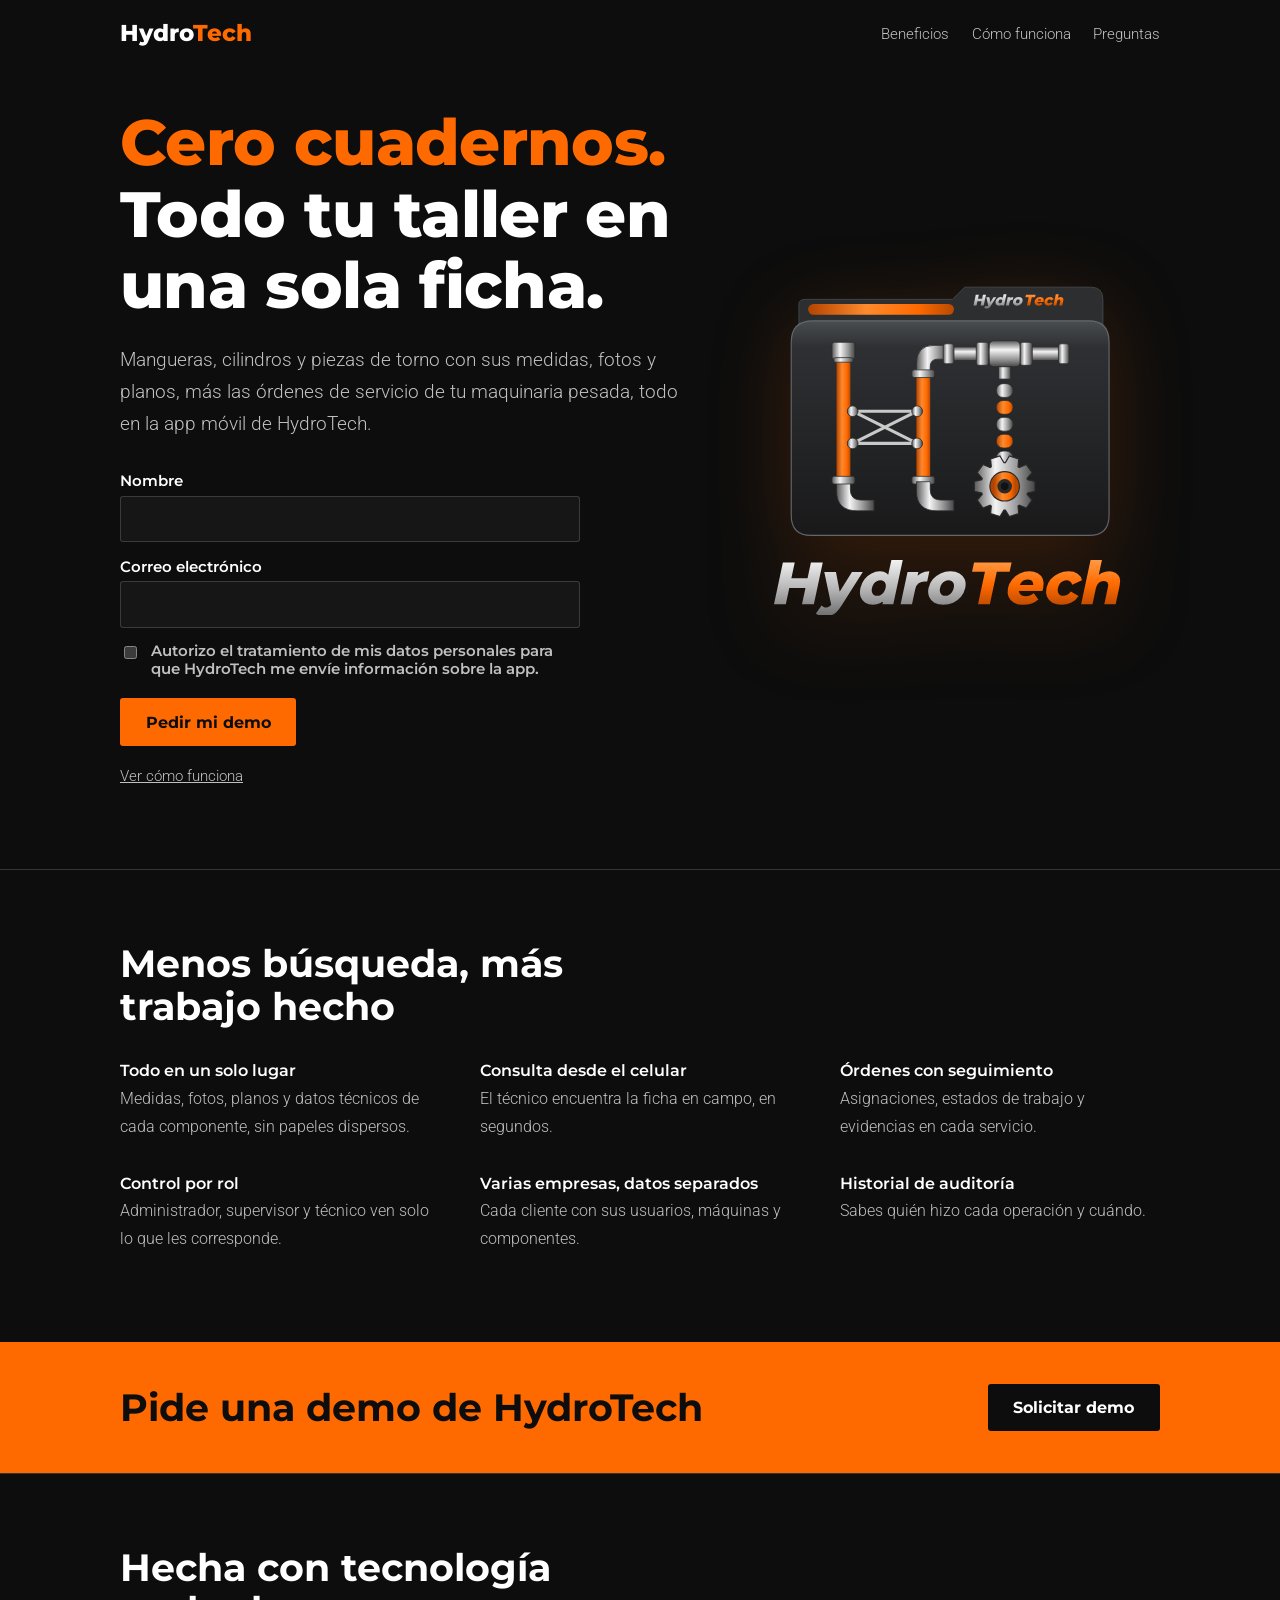
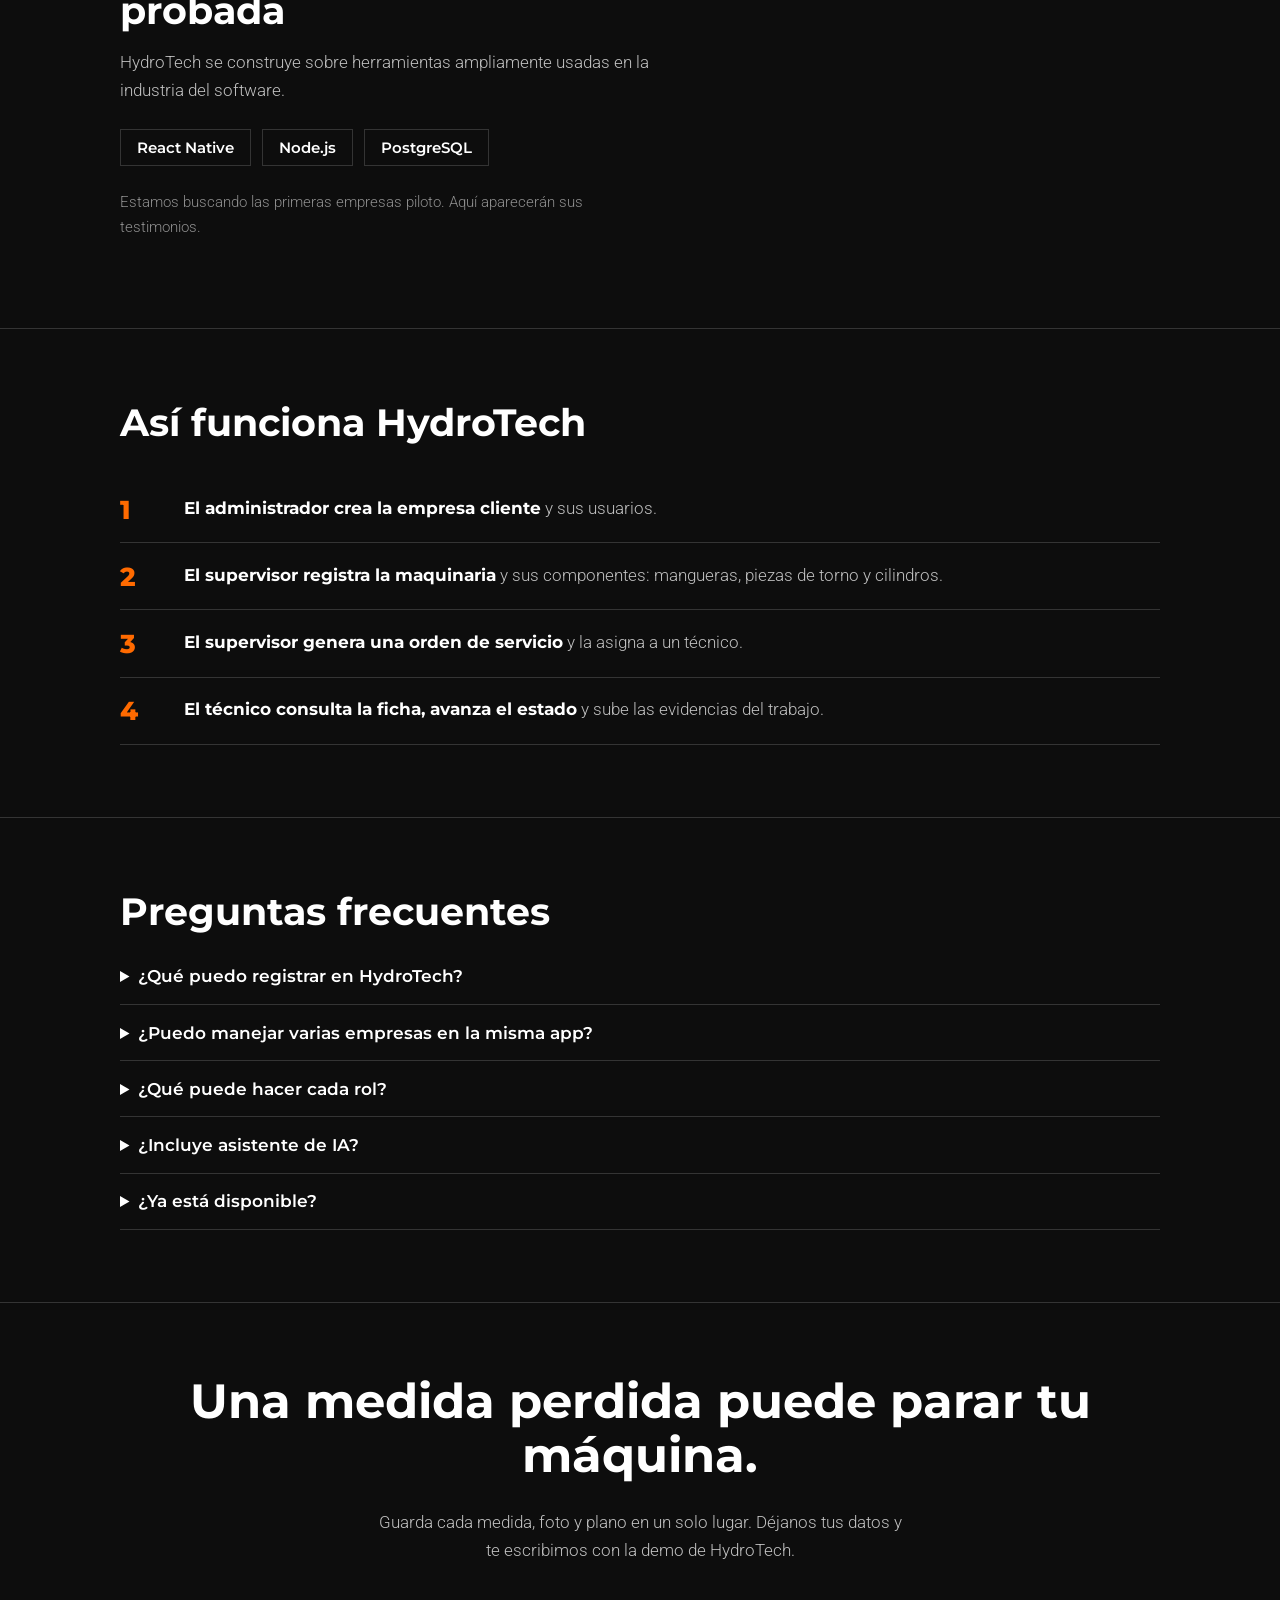
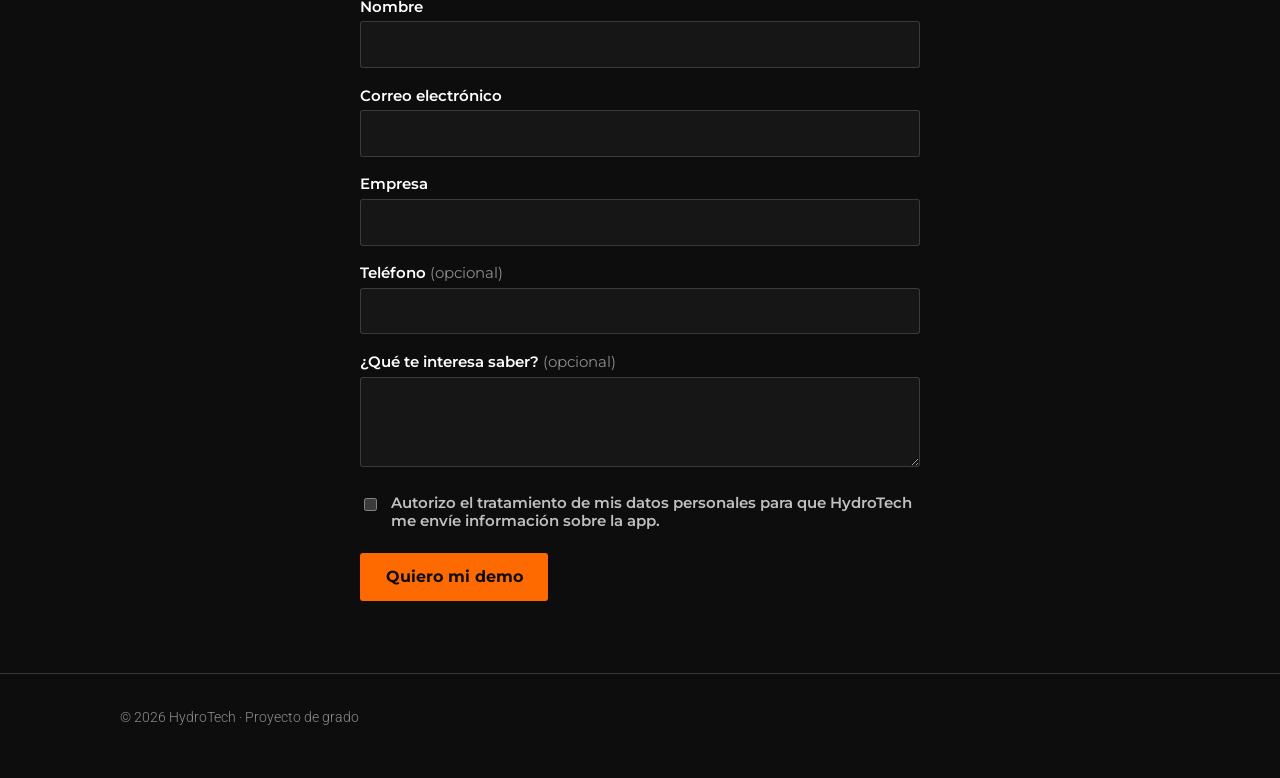
==== landing.html @ 9320fe05 "Lading page Trabjo primera version" ====
<!DOCTYPE html>
<html lang="es">
<head>
<meta charset="utf-8">
<meta name="viewport" content="width=device-width, initial-scale=1, viewport-fit=cover">
<meta name="description" content="HydroTech: la app móvil que reúne medidas, fotos, planos y órdenes de servicio de tus componentes hidráulicos y metalmecánicos.">
<link rel="icon" href="assets/logo-icon.svg" type="image/svg+xml">
<title>HydroTech | Toda la información técnica de tus componentes en el celular</title>
<link rel="preconnect" href="https://fonts.googleapis.com">
<link href="https://fonts.googleapis.com/css2?family=Montserrat:wght@600;700;800&family=Roboto:wght@300;400;500&display=swap" rel="stylesheet">
<link rel="stylesheet" href="css/landing.css">
</head>
<body>
<div class="wrap">
<nav><a class="brand" href="#">Hydro<em>Tech</em></a><div><a href="#beneficios">Beneficios</a><a href="#como">Cómo funciona</a><a href="#faq">Preguntas</a></div></nav>
<header class="hero">
<div>
<h1><span>Cero cuadernos.</span>Todo tu taller en una sola ficha.</h1>
<p class="lead">Mangueras, cilindros y piezas de torno con sus medidas, fotos y planos, más las órdenes de servicio de tu maquinaria pesada, todo en la app móvil de HydroTech.</p>
<form class="form lead" id="heroForm">
<div><label for="h-nombre">Nombre</label><input type="text" id="h-nombre" name="nombre" autocomplete="name" required></div>
<div><label for="h-correo">Correo electrónico</label><input type="email" id="h-correo" name="correo" autocomplete="email" required></div>
<label class="check"><input type="checkbox" required><span>Autorizo el tratamiento de mis datos personales para que HydroTech me envíe información sobre la app.</span></label>
<button class="btn" type="submit">Pedir mi demo</button>
</form>
<div class="form-msg" role="status"></div>
<a class="more" href="#como">Ver cómo funciona</a>
</div>
<img src="assets/logo-full.svg" alt="Logotipo de HydroTech: monograma H-T hecho con tuberías dentro de una carpeta">
</header>
</div>

<section id="beneficios"><div class="wrap">
<h2>Menos búsqueda, más trabajo hecho</h2>
<ul class="feat">
<li><strong>Todo en un solo lugar</strong><span>Medidas, fotos, planos y datos técnicos de cada componente, sin papeles dispersos.</span></li>
<li><strong>Consulta desde el celular</strong><span>El técnico encuentra la ficha en campo, en segundos.</span></li>
<li><strong>Órdenes con seguimiento</strong><span>Asignaciones, estados de trabajo y evidencias en cada servicio.</span></li>
<li><strong>Control por rol</strong><span>Administrador, supervisor y técnico ven solo lo que les corresponde.</span></li>
<li><strong>Varias empresas, datos separados</strong><span>Cada cliente con sus usuarios, máquinas y componentes.</span></li>
<li><strong>Historial de auditoría</strong><span>Sabes quién hizo cada operación y cuándo.</span></li>
</ul></div></section>

<section class="band"><div class="wrap"><h2>Pide una demo de HydroTech</h2><a class="btn" href="#contacto">Solicitar demo</a></div></section>

<section id="prueba"><div class="wrap">
<h2>Hecha con tecnología probada</h2>
<p>HydroTech se construye sobre herramientas ampliamente usadas en la industria del software.</p>
<div class="chips"><span>React Native</span><span>Node.js</span><span>PostgreSQL</span></div>
<p class="note">Estamos buscando las primeras empresas piloto. Aquí aparecerán sus testimonios.</p>
</div></section>

<section id="como"><div class="wrap">
<h2>Así funciona HydroTech</h2>
<ol class="steps">
<li><div><strong>El administrador crea la empresa cliente</strong> y sus usuarios.</div></li>
<li><div><strong>El supervisor registra la maquinaria</strong> y sus componentes: mangueras, piezas de torno y cilindros.</div></li>
<li><div><strong>El supervisor genera una orden de servicio</strong> y la asigna a un técnico.</div></li>
<li><div><strong>El técnico consulta la ficha, avanza el estado</strong> y sube las evidencias del trabajo.</div></li>
</ol></div></section>

<section id="faq"><div class="wrap">
<h2>Preguntas frecuentes</h2>
<details><summary>¿Qué puedo registrar en HydroTech?</summary><p>Maquinaria y vehículos, y sus componentes: mangueras hidráulicas, piezas fabricadas en torno y cilindros hidráulicos, con medidas, fotos y planos.</p></details>
<details><summary>¿Puedo manejar varias empresas en la misma app?</summary><p>Sí. HydroTech es multiempresa: cada cliente tiene sus propios usuarios y su información separada.</p></details>
<details><summary>¿Qué puede hacer cada rol?</summary><p>El administrador gestiona empresas y usuarios, el supervisor registra componentes y asigna órdenes, y el técnico consulta fichas y ejecuta las órdenes.</p></details>
<details><summary>¿Incluye asistente de IA?</summary><p>Sí, un asistente básico para consultar la información que ya guardaste en la app.</p></details>
<details><summary>¿Ya está disponible?</summary><p>Está en desarrollo. Escríbenos para solicitar una demo o ser empresa piloto.</p></details>
</div></section>

<section id="contacto" class="prop"><div class="wrap">
<h2>Una medida perdida puede parar tu máquina.</h2>
<p style="margin:0 auto">Guarda cada medida, foto y plano en un solo lugar. Déjanos tus datos y te escribimos con la demo de HydroTech.</p>
<form class="form lead" id="leadForm">
<div><label for="nombre">Nombre</label><input type="text" id="nombre" name="nombre" autocomplete="name" required></div>
<div><label for="correo">Correo electrónico</label><input type="email" id="correo" name="correo" autocomplete="email" required></div>
<div><label for="empresa">Empresa</label><input type="text" id="empresa" name="empresa" autocomplete="organization" required></div>
<div><label for="tel">Teléfono <span class="opt">(opcional)</span></label><input type="tel" id="tel" name="telefono" autocomplete="tel"></div>
<div><label for="msg">¿Qué te interesa saber? <span class="opt">(opcional)</span></label><textarea id="msg" name="mensaje"></textarea></div>
<label class="check"><input type="checkbox" id="ok" required><span>Autorizo el tratamiento de mis datos personales para que HydroTech me envíe información sobre la app.</span></label>
<button class="btn" type="submit">Quiero mi demo</button>
</form>
<div class="form-msg" role="status"></div>
</div></section>

<footer><div class="wrap">© 2026 HydroTech · Proyecto de grado</div></footer>
<script src="js/landing.js" defer></script>
</body>
</html>
---- css/landing.css ----
:root{--black:#0D0D0D;--panel:#161616;--silver:#C0C0C0;--dim:#8E8E8E;--orange:#FF6A00;--line:rgba(192,192,192,.22);
color-scheme:dark;box-sizing:border-box;padding-top:env(safe-area-inset-top,0px);padding-bottom:env(safe-area-inset-bottom,0px)}
*,*::before,*::after{box-sizing:inherit}
html{scroll-padding-top:env(safe-area-inset-top,0px);scroll-behavior:smooth}
body{margin:0;background:var(--black);color:var(--silver);font:300 1.08rem/1.65 Roboto,system-ui,sans-serif}
h1,h2,h3{font-family:Montserrat,Arial,sans-serif;color:#fff;margin:0;line-height:1.12}
h1{font-size:clamp(2.3rem,5.6vw,4rem);font-weight:800;letter-spacing:-.01em}
h2{font-size:clamp(1.7rem,3.4vw,2.4rem);font-weight:700;margin-bottom:1rem;max-width:22ch}
h3{font-size:1.15rem;font-weight:700;margin-bottom:.4rem}
p{margin:0 0 1rem;max-width:60ch}
.wrap{max-width:1080px;margin:0 auto;padding:0 1.25rem}
section{padding:4.5rem 0;border-top:1px solid var(--line)}
a{color:inherit}
:focus-visible{outline:3px solid var(--orange);outline-offset:3px}
.btn{display:inline-block;background:var(--orange);color:#0D0D0D;font:700 1rem Montserrat,sans-serif;padding:.9rem 1.6rem;border-radius:3px;text-decoration:none}
.btn.ghost{background:transparent;color:#fff;border:1.5px solid var(--silver);margin-left:.7rem}
nav{display:flex;justify-content:space-between;align-items:center;padding:1.2rem 0}
.brand{font:800 1.45rem Montserrat,sans-serif;color:#fff;text-decoration:none}
.brand em{color:var(--orange);font-style:normal}
nav div a{margin-left:1.4rem;text-decoration:none;font-size:.95rem}
nav div a:hover{color:#fff}
.hero{display:grid;grid-template-columns:1.15fr .85fr;gap:3rem;align-items:center;padding:2.5rem 0 5rem}
.lead{font-size:1.2rem;margin:1.4rem 0 2rem}
.hero img{width:100%;max-width:380px;height:auto;justify-self:center;filter:drop-shadow(0 18px 40px rgba(255,106,0,.18))}
.split{display:grid;grid-template-columns:1fr 1fr;gap:3rem;margin-top:2rem}
.split h3{color:var(--orange)}
.split ul{margin:.3rem 0 0;padding-left:1.1rem}
.split li{padding:.25rem 0}
.split .old{color:var(--dim)}
.rows{margin-top:2rem;border-top:1px solid var(--line)}
.row{display:grid;grid-template-columns:15rem 1fr;gap:2rem;padding:1.3rem 0;border-bottom:1px solid var(--line)}
.row p{margin:0}
.roles{display:grid;grid-template-columns:repeat(3,1fr);gap:1.5rem;margin-top:2rem}
.role{background:var(--panel);padding:1.6rem;border-left:4px solid var(--orange)}
.role:nth-child(2){border-left-color:var(--silver)}
.role:nth-child(3){border-left-color:#fff}
.role p{margin:0}
.feat{display:grid;grid-template-columns:repeat(3,1fr);gap:2rem 2.5rem;margin-top:2rem;padding:0;list-style:none}
.feat strong{display:block;color:#fff;font:600 1.02rem Montserrat,sans-serif;margin-bottom:.2rem}
.feat span{font-size:.98rem}
.cta{text-align:center}
.cta h2,.cta p{margin-left:auto;margin-right:auto}
.cta h2{max-width:26ch}
footer{border-top:1px solid var(--line);padding:2rem 0 3rem;font-size:.9rem;color:var(--dim)}
@media (max-width:820px){.hero,.split,.roles,.feat{grid-template-columns:1fr}.row{grid-template-columns:1fr;gap:.3rem}.btn.ghost{margin:.8rem 0 0}nav div a:not(:last-child){display:none}}

.band{background:var(--orange);color:#0D0D0D;padding:2.6rem 0;border:0}
.band .wrap{display:flex;justify-content:space-between;align-items:center;gap:1.5rem;flex-wrap:wrap}
.band h2{color:#0D0D0D;margin:0;max-width:24ch}
.band .btn{background:#0D0D0D;color:#fff}
.chips{display:flex;flex-wrap:wrap;gap:.7rem;margin:1.5rem 0}
.chips span{border:1px solid var(--line);padding:.5rem 1rem;color:#fff;font:600 .95rem Montserrat,sans-serif}
.note{color:var(--dim);font-size:.95rem}
.steps{margin:2rem 0 0;padding:0;list-style:none;counter-reset:s}
.steps li{counter-increment:s;display:grid;grid-template-columns:3rem 1fr;gap:1rem;padding:1.1rem 0;border-bottom:1px solid var(--line)}
.steps li::before{content:counter(s);font:800 1.6rem Montserrat,sans-serif;color:var(--orange)}
.steps strong{color:#fff;font-family:Montserrat,sans-serif}
details{border-bottom:1px solid var(--line);padding:1.1rem 0}
summary{cursor:pointer;color:#fff;font:600 1.05rem Montserrat,sans-serif}
details p{margin:.7rem 0 0}
.prop{text-align:center}
.prop h2{max-width:28ch;margin:0 auto 1.6rem;font-size:clamp(1.9rem,4.2vw,3rem)}

.form{max-width:560px;margin:2rem auto 0;text-align:left;display:grid;gap:1.1rem}
.form label{display:block;color:#fff;font:600 .95rem Montserrat,sans-serif;margin-bottom:.35rem}
.form input[type=text],.form input[type=email],.form input[type=tel],.form textarea{width:100%;background:var(--panel);color:#fff;border:1px solid var(--line);border-radius:3px;padding:.8rem .9rem;font:400 1rem Roboto,sans-serif}
.form textarea{min-height:90px;resize:vertical}
.form .opt{color:var(--dim);font-weight:400}
.form .check{display:flex;gap:.7rem;align-items:flex-start;font-size:.92rem;color:var(--silver)}
.form .check input{margin-top:.25rem;accent-color:#FF6A00}
.form button{cursor:pointer;border:0;justify-self:start}
.form-msg{margin:1.2rem auto 0;max-width:560px;color:#fff;border-left:4px solid var(--orange);padding:.8rem 1rem;text-align:left;display:none}

.hero .form{margin:1.6rem 0 0;max-width:460px;gap:.9rem}
.hero .form-msg{margin:1rem 0 0;max-width:460px}
.hero .more{display:inline-block;margin-top:1.1rem;font-size:.95rem}
.hero h1 span{display:block;color:var(--orange)}
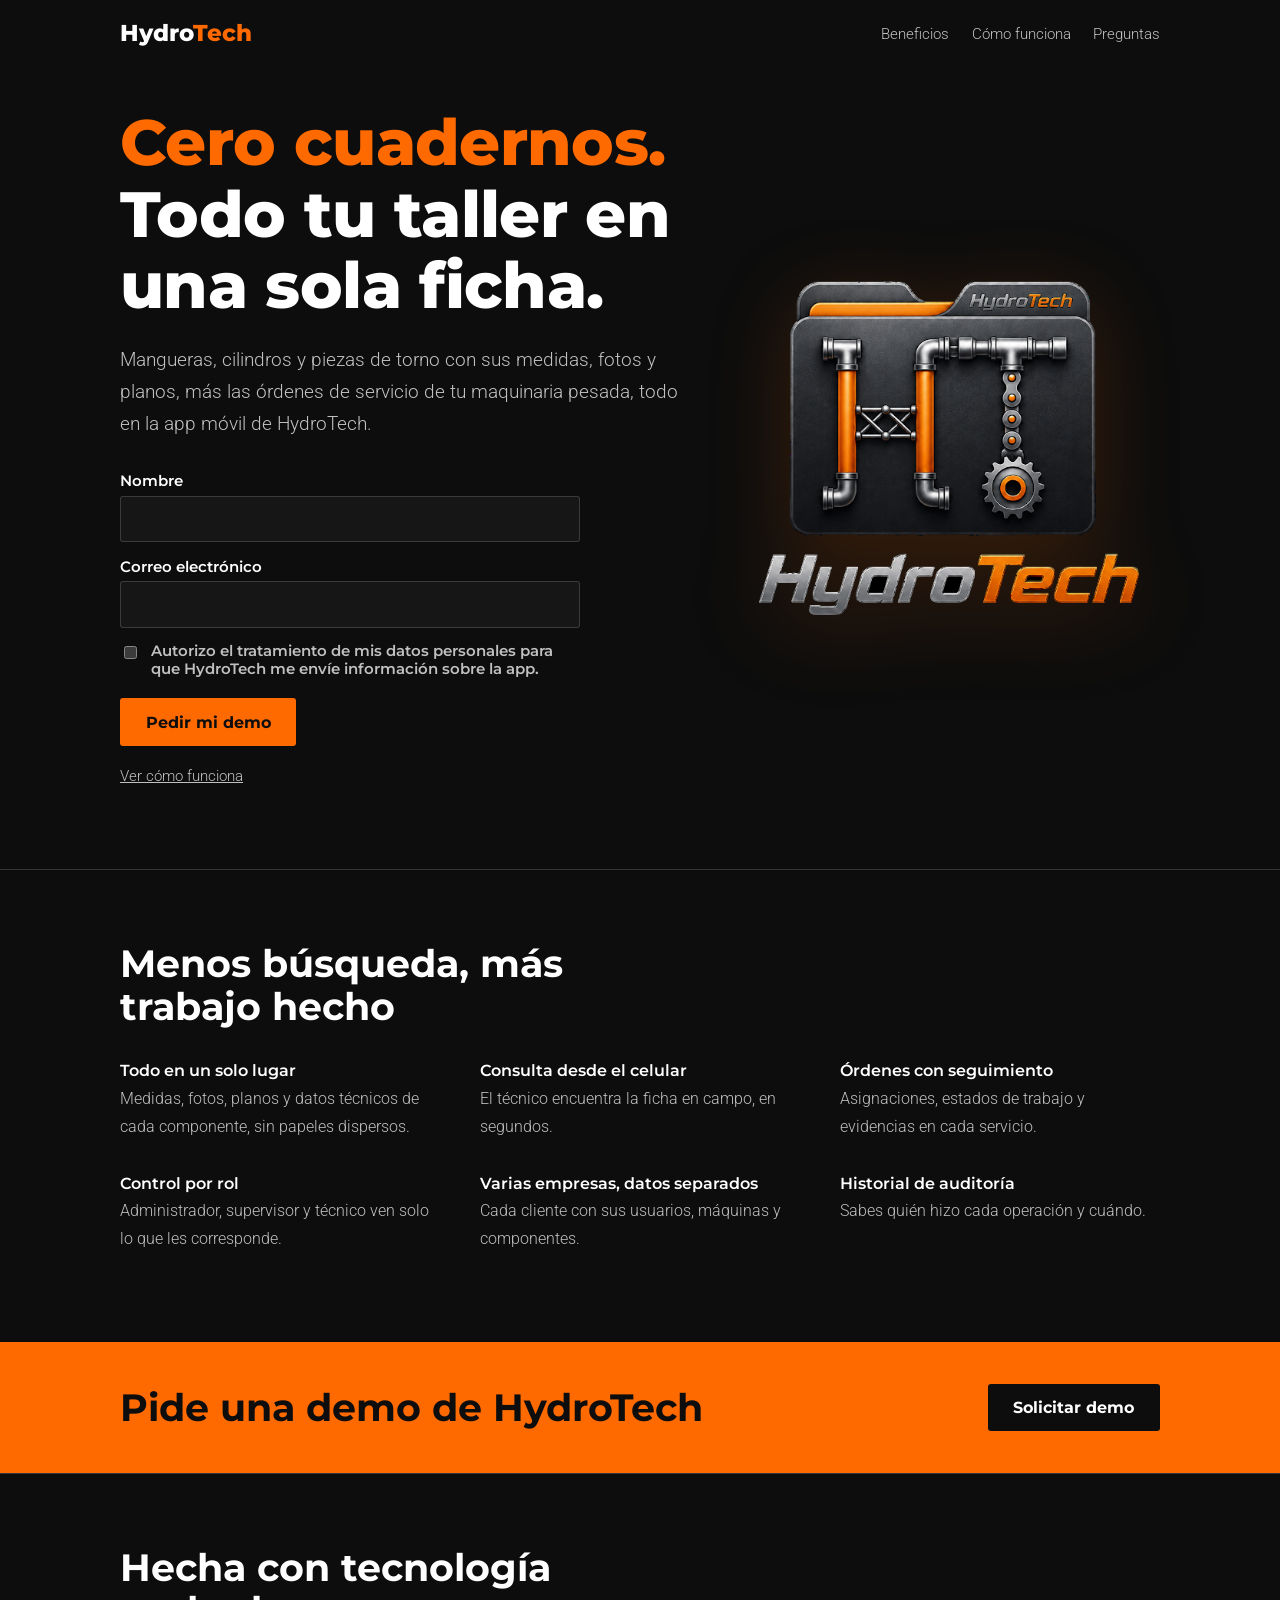
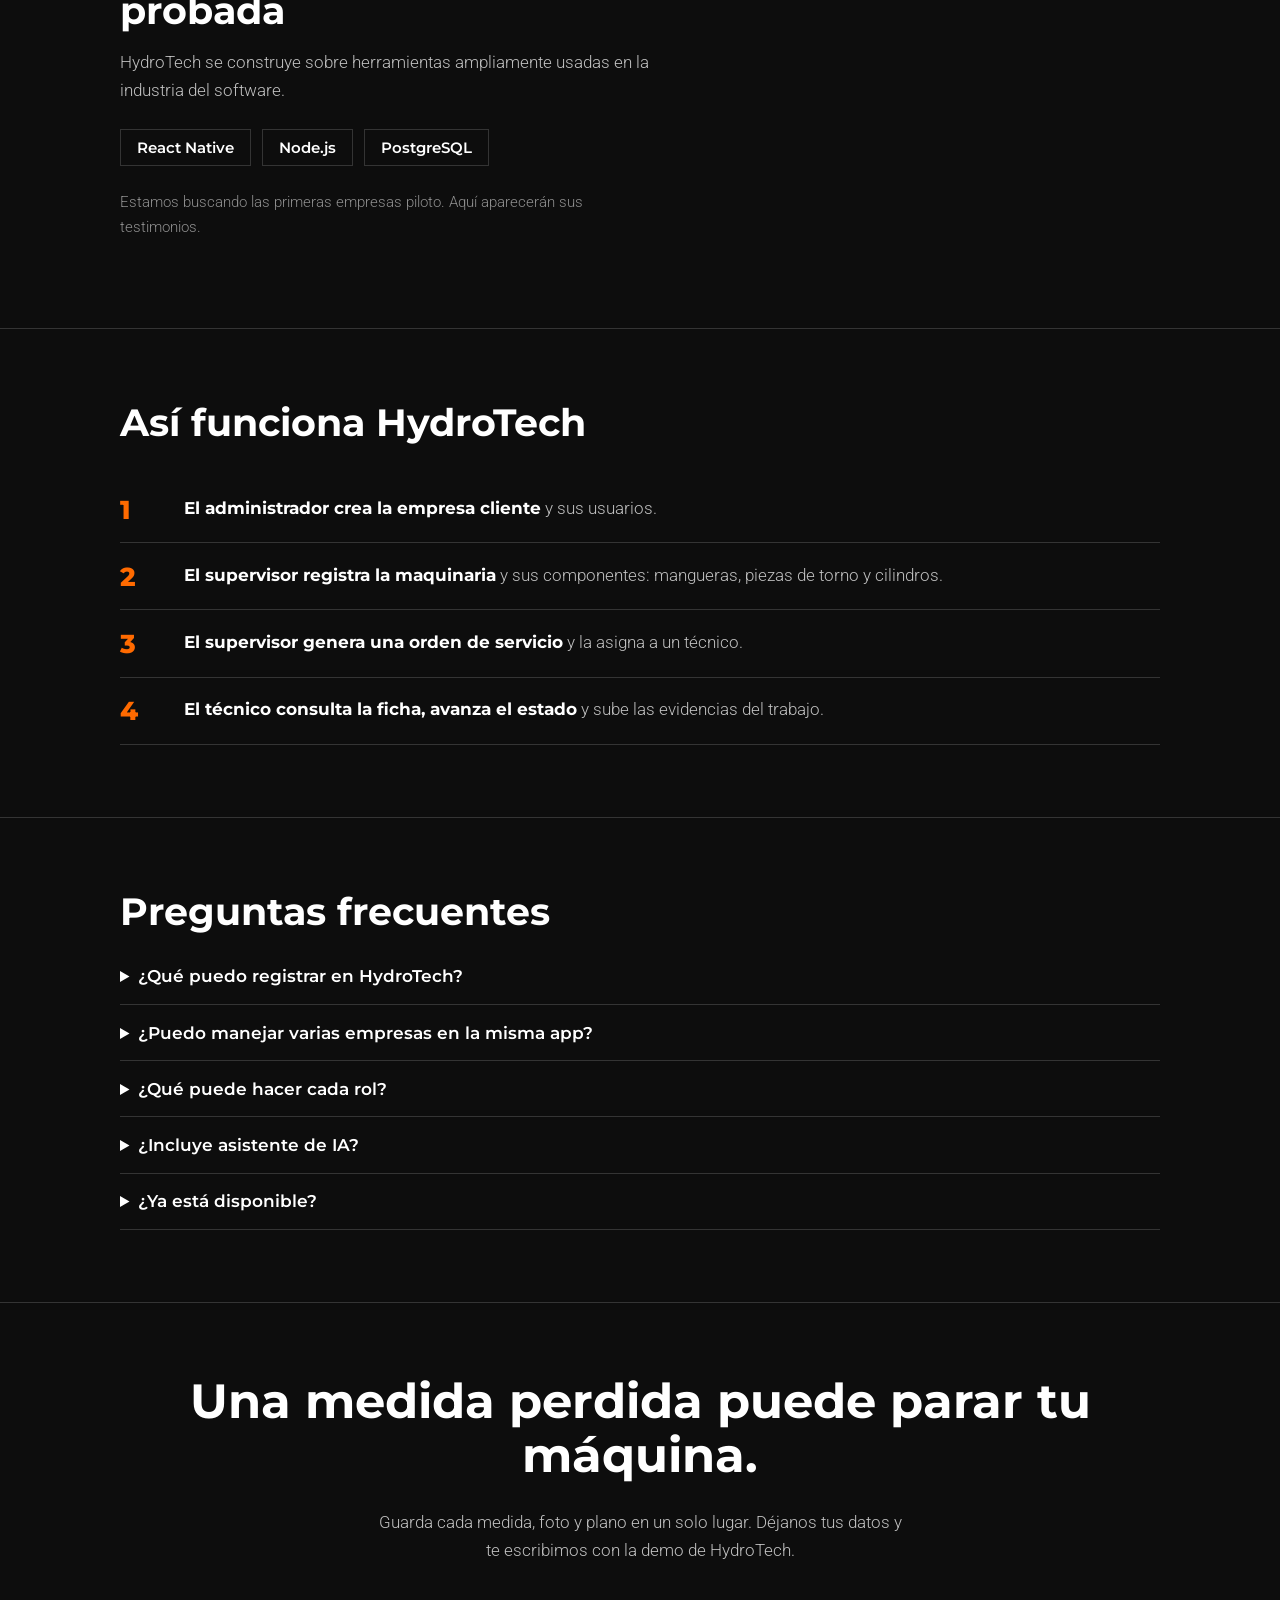
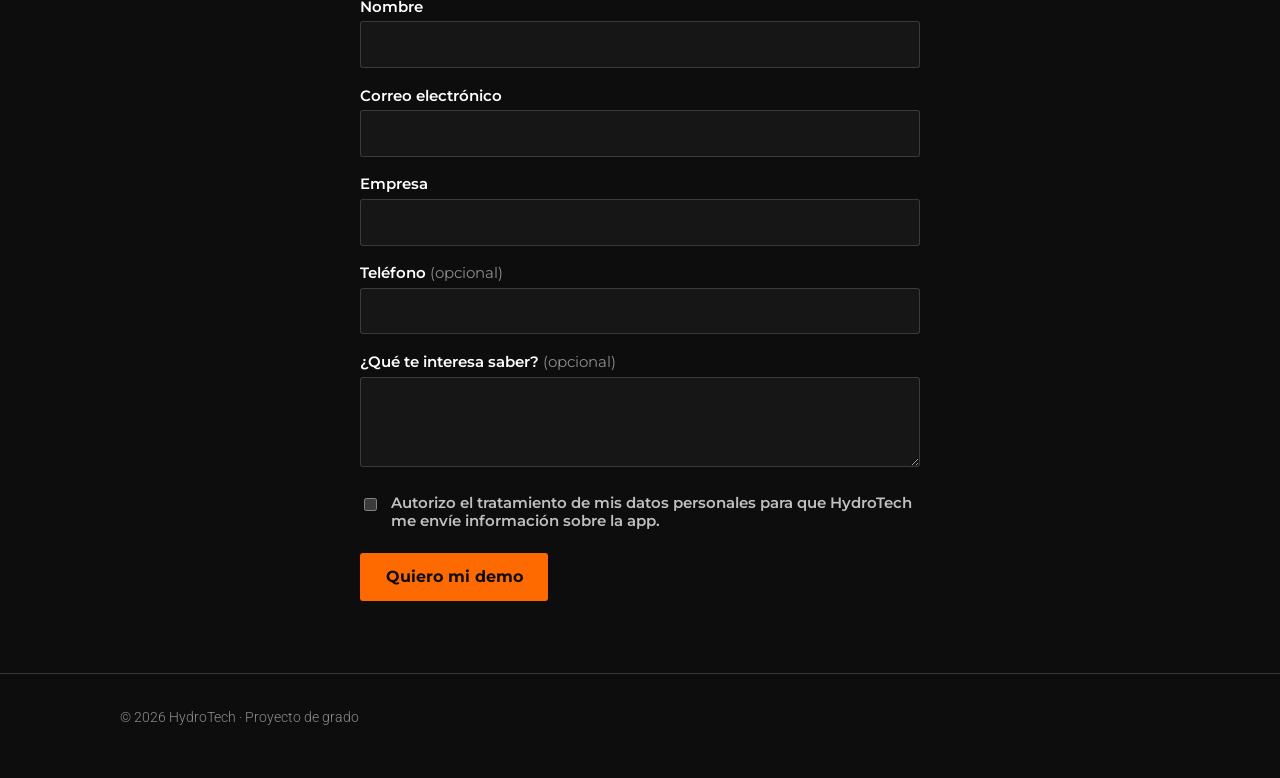
==== commit 8e5c7b1c: "logo" ====
--- a/landing.html
+++ b/landing.html
@@ -4,7 +4,7 @@
 <meta charset="utf-8">
 <meta name="viewport" content="width=device-width, initial-scale=1, viewport-fit=cover">
 <meta name="description" content="HydroTech: la app móvil que reúne medidas, fotos, planos y órdenes de servicio de tus componentes hidráulicos y metalmecánicos.">
-<link rel="icon" href="assets/logo-icon.svg" type="image/svg+xml">
+<link rel="icon" href="assets/logo-icon.png" type="image/png">
 <title>HydroTech | Toda la información técnica de tus componentes en el celular</title>
 <link rel="preconnect" href="https://fonts.googleapis.com">
 <link href="https://fonts.googleapis.com/css2?family=Montserrat:wght@600;700;800&family=Roboto:wght@300;400;500&display=swap" rel="stylesheet">
@@ -26,7 +26,7 @@
 <div class="form-msg" role="status"></div>
 <a class="more" href="#como">Ver cómo funciona</a>
 </div>
-<img src="assets/logo-full.svg" alt="Logotipo de HydroTech: monograma H-T hecho con tuberías dentro de una carpeta">
+<img src="assets/logo-full.png" alt="Logotipo de HydroTech: monograma H-T hecho con tuberías dentro de una carpeta">
 </header>
 </div>
 
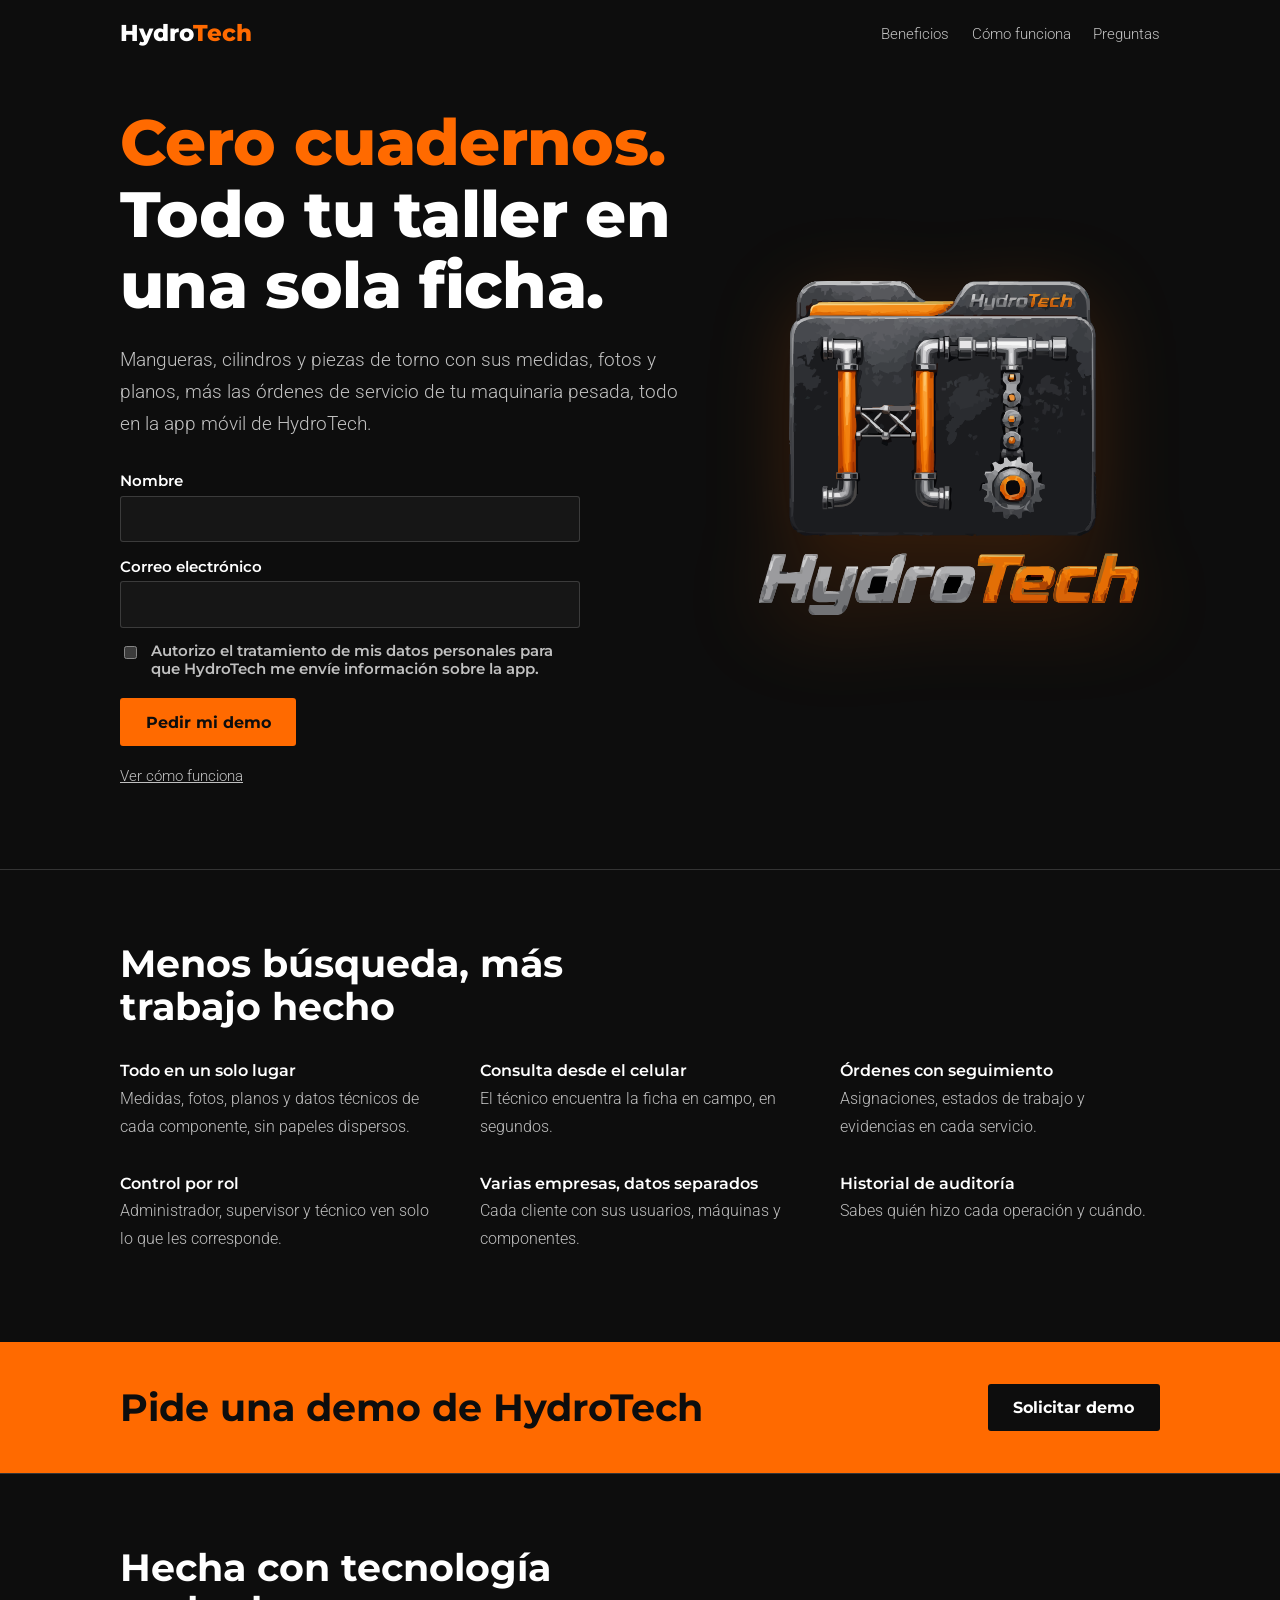
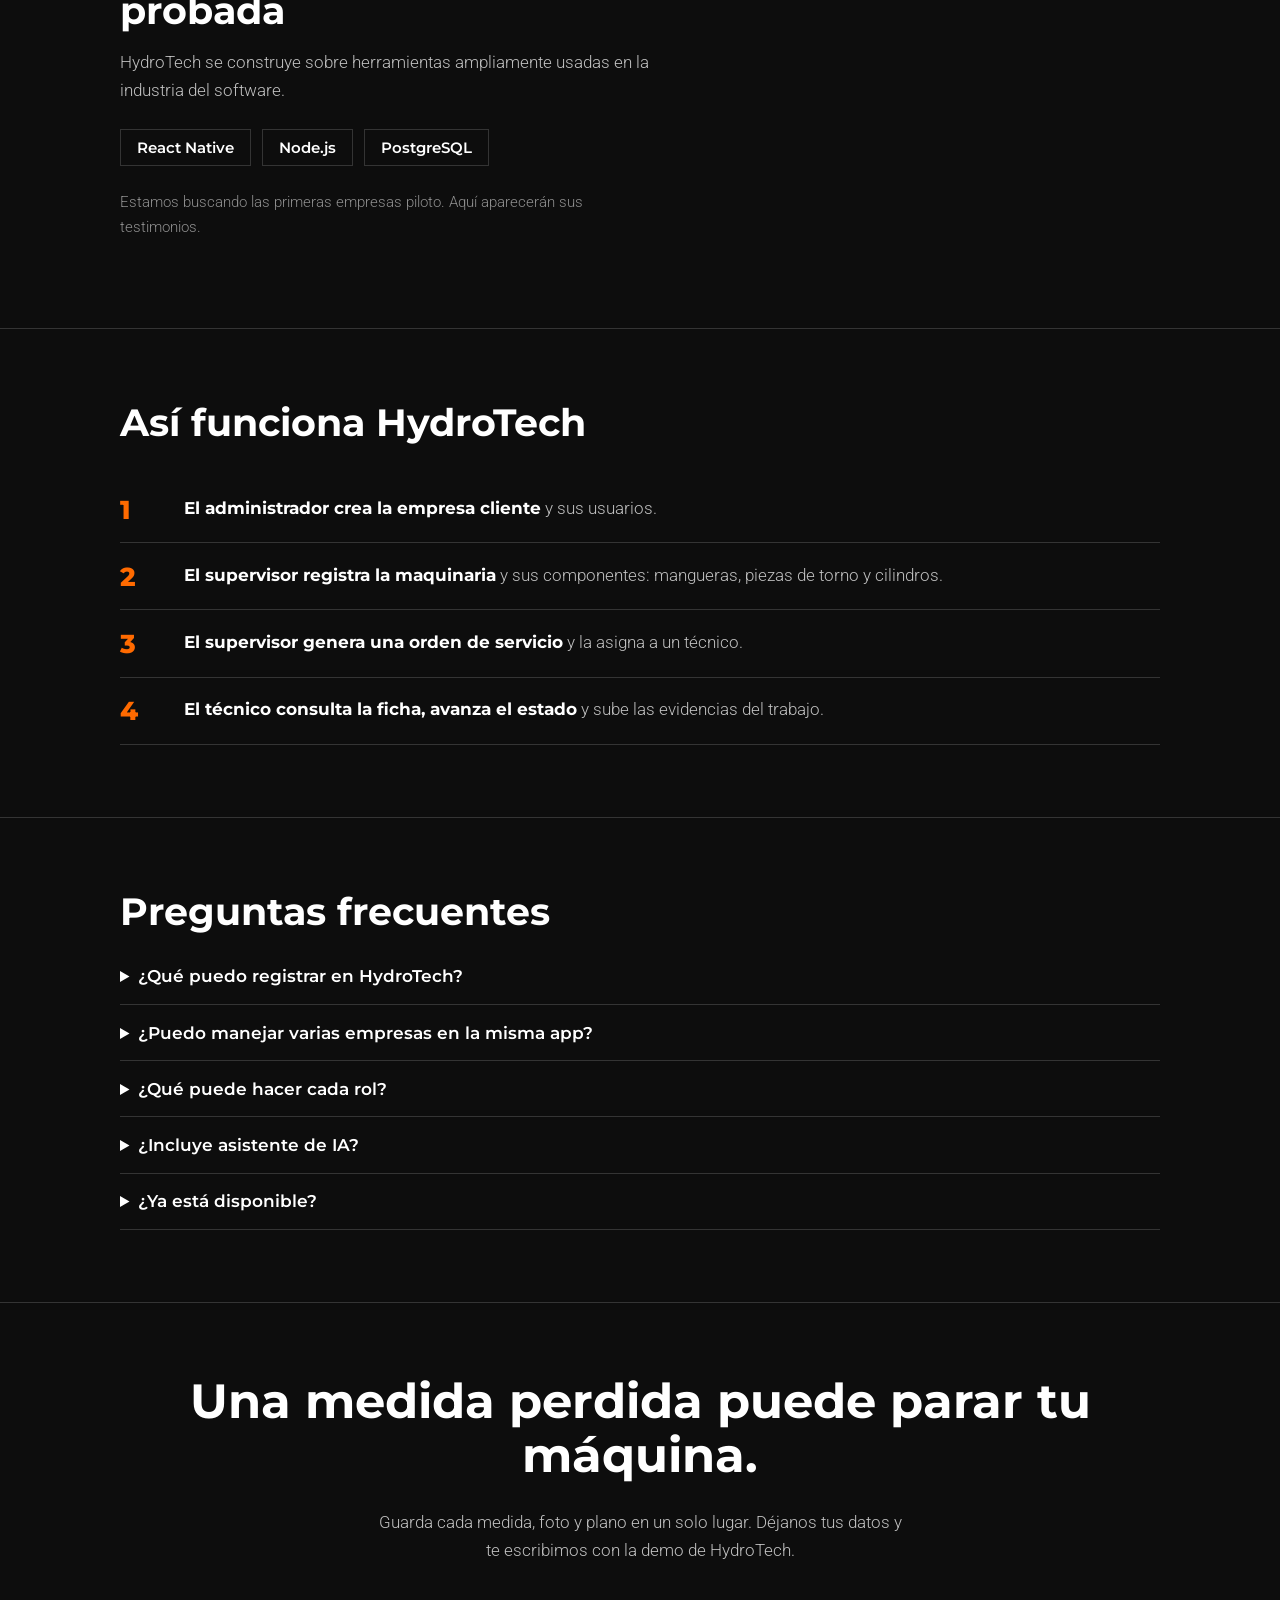
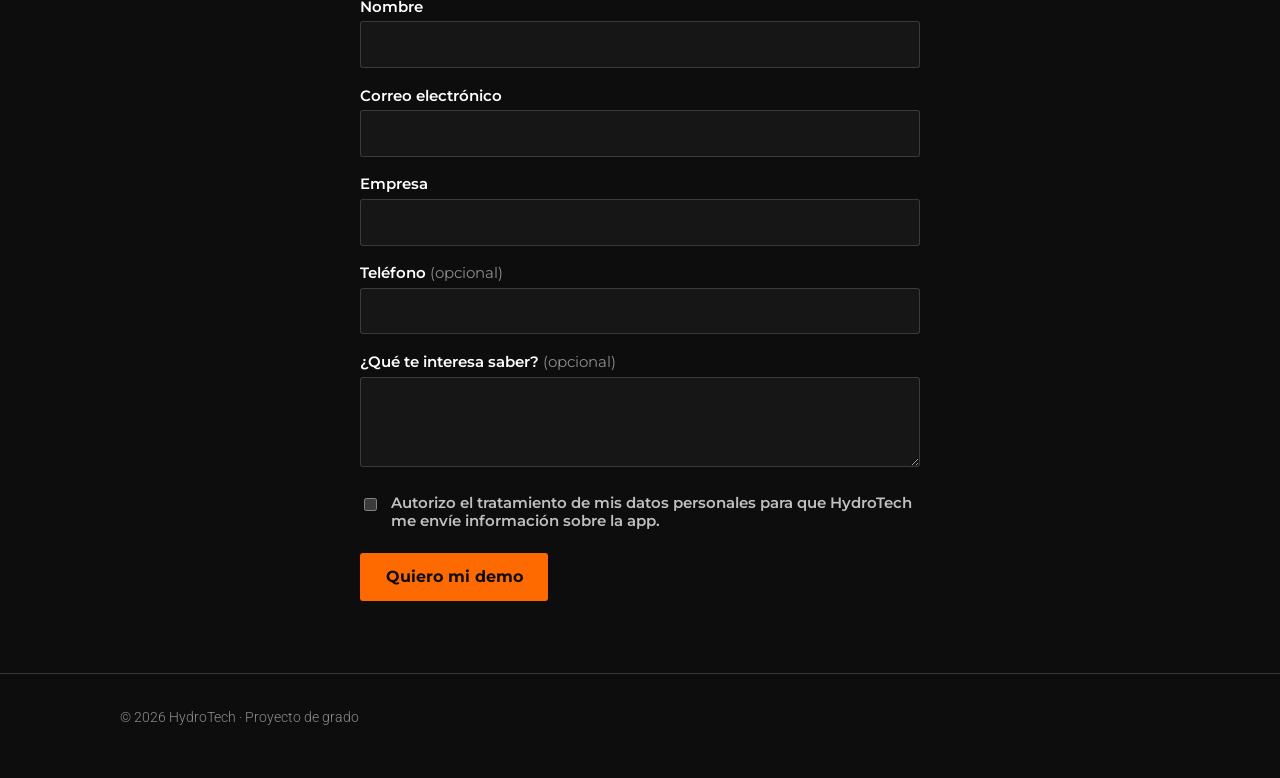
==== commit f7d599c7: "svg formato" ====
--- a/landing.html
+++ b/landing.html
@@ -26,7 +26,7 @@
 <div class="form-msg" role="status"></div>
 <a class="more" href="#como">Ver cómo funciona</a>
 </div>
-<img src="assets/logo-full.png" alt="Logotipo de HydroTech: monograma H-T hecho con tuberías dentro de una carpeta">
+<img src="assets/logo-full.svg" alt="Logotipo de HydroTech: monograma H-T hecho con tuberías dentro de una carpeta">
 </header>
 </div>
 
